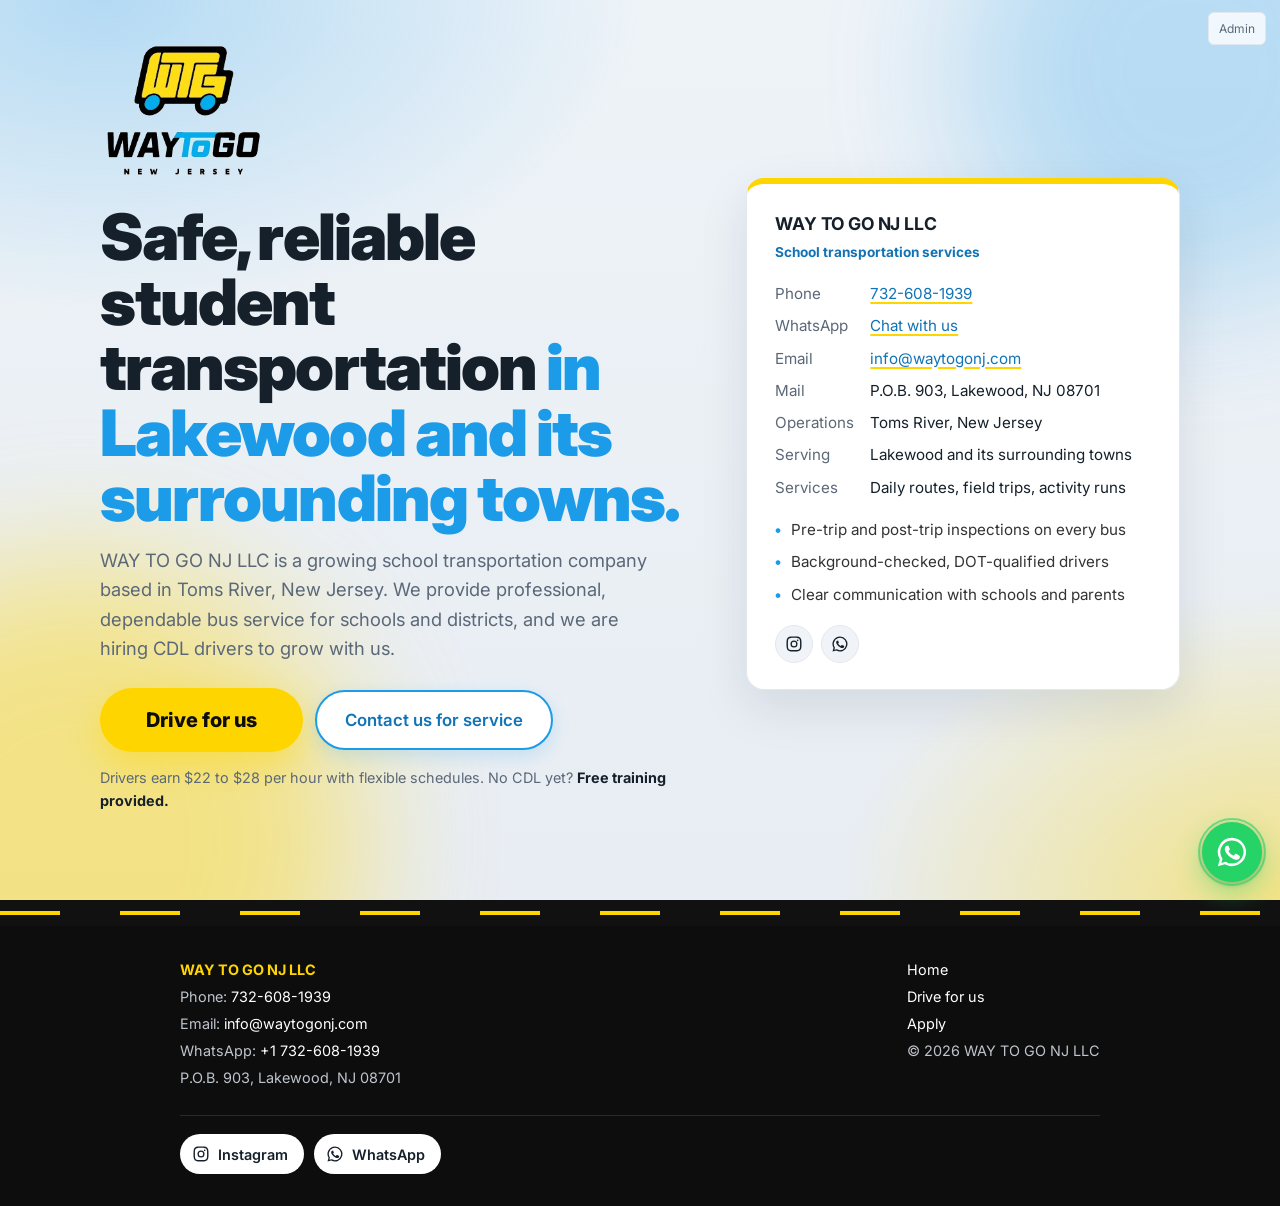
==== index.html @ 2e7f195b "Instagram link live; contact footer on the landing page Co-Authored-By: Claude Fable 5.1 <noreply@an" ====
<!doctype html>
<html lang="en">
<head>
  <meta charset="utf-8">
  <meta name="viewport" content="width=device-width, initial-scale=1">
  <title>Way To Go NJ</title>
  <meta name="description" content="WAY TO GO NJ LLC provides safe, reliable school transportation in Lakewood, New Jersey and the surrounding towns. Contact us for service, or drive for us.">
  <link rel="icon" type="image/png" href="img/favicon.png">
  <link rel="preconnect" href="https://fonts.googleapis.com">
  <link href="https://fonts.googleapis.com/css2?family=Inter:wght@400;500;600;800;900&display=swap" rel="stylesheet">
  <link rel="stylesheet" href="styles.css">
  <style>
    html, body { height: 100%; }
    body {
      background:
        radial-gradient(900px 520px at 8% 0%, rgba(28, 155, 232, .28) 0%, transparent 60%),
        radial-gradient(800px 560px at 100% 100%, rgba(255, 213, 0, .45) 0%, transparent 55%),
        linear-gradient(180deg, #eef3f8 0%, #e8edf3 100%);
      color: var(--ink); overflow-x: hidden;
    }
    .sky { position: fixed; inset: 0; pointer-events: none; overflow: hidden; }
    .sky i { position: absolute; border-radius: 50%; filter: blur(70px); animation: drift 14s ease-in-out infinite alternate; }
    .sky i:nth-child(1) { width: 560px; height: 560px; background: #ffd500; opacity: .45; left: -200px; bottom: -220px; }
    .sky i:nth-child(2) { width: 460px; height: 460px; background: #1c9be8; opacity: .26; right: -140px; top: -160px; animation-delay: -7s; }
    @keyframes drift { from { transform: translate(0,0) scale(1); } to { transform: translate(40px,-30px) scale(1.08); } }
    .road { position: relative; height: 26px; background: #111; pointer-events: none; z-index: 1; }
    .road::after { content: ""; position: absolute; left: 0; right: 0; top: 11px; height: 4px; background: repeating-linear-gradient(90deg, var(--yellow) 0 60px, transparent 60px 120px); animation: lane 1.6s linear infinite; }
    @keyframes lane { from { background-position: 0 0; } to { background-position: 120px 0; } }

    .stage { position: relative; z-index: 1; min-height: 100dvh; display: flex; align-items: center; padding: 28px 20px 60px; }
    .inner { width: 100%; max-width: 1080px; margin: 0 auto; display: grid; grid-template-columns: 1.25fr .9fr; gap: 44px; align-items: center; }
    .lockup { margin-bottom: 22px; }
    .lockup img { height: 140px; width: auto; display: block; }
    @media (max-width: 820px) { .lockup img { height: 110px; } }
    h1 { font-size: clamp(2.3rem, 5.2vw, 4rem); font-weight: 900; line-height: 1.02; letter-spacing: -.03em; margin: 0 0 16px; color: var(--ink); }
    h1 em { font-style: normal; color: var(--blue); }
    .lead { color: var(--muted); font-size: clamp(1rem, 1.6vw, 1.15rem); max-width: 560px; margin: 0 0 24px; }
    .actions { display: flex; gap: 12px; flex-wrap: wrap; align-items: center; }
    .btn.hero { padding: 20px 46px; font-size: 1.25rem; font-weight: 800; box-shadow: 0 14px 34px rgba(255,213,0,.45); }
    .btn.ghost { background: #fff; color: var(--blue-dark); border: 2px solid var(--blue); box-shadow: 0 6px 18px rgba(28,155,232,.18); padding: 18px 28px; font-size: 1.05rem; }
    .btn.ghost:hover { background: #e6f3fc; }
    .hint { color: var(--muted); font-size: .9rem; margin-top: 14px; }

    .listing { background: #fff; border: 1px solid var(--line); border-top: 6px solid var(--yellow); border-radius: 18px; padding: 26px 28px; box-shadow: 0 18px 50px rgba(13, 27, 51, .10); }
    .listing h2 { font-size: 1.1rem; margin: 0 0 4px; }
    .listing h2::after { display: none; }
    .listing .sub { color: var(--blue-dark); font-size: .85rem; font-weight: 700; margin-bottom: 18px; }
    .listing dl { display: grid; grid-template-columns: auto 1fr; gap: 8px 16px; margin: 0; font-size: .95rem; }
    .listing dt { color: var(--muted); }
    .listing dd { margin: 0; color: var(--ink); }
    .listing ul { margin: 18px 0 0; padding: 0; list-style: none; display: grid; gap: 8px; font-size: .95rem; color: #333; }
    .listing li::before { content: "•"; color: var(--blue); margin-right: 10px; font-weight: 900; }
    .listing .social { margin-top: 18px; }
    .listing a { color: var(--blue-dark); text-decoration: underline; text-decoration-color: var(--yellow); text-decoration-thickness: 2px; text-underline-offset: 3px; }
    .listing .social a { text-decoration: none; }

    footer { position: relative; z-index: 1; }
    .admin { position: fixed; right: 14px; top: 12px; z-index: 16; font-size: .75rem; color: var(--muted); padding: 6px 10px; border-radius: 6px; border: 1px solid var(--line); background: rgba(255,255,255,.8); }
    .admin:hover { color: var(--ink); background: #fff; }

    /* Contact modal */
    .modal { position: fixed; inset: 0; z-index: 20; display: none; align-items: center; justify-content: center; padding: 20px; background: rgba(13, 27, 51, .55); }
    .modal.open { display: flex; }
    .modal .box { background: #fff; color: var(--ink); border-radius: 18px; border-top: 6px solid var(--yellow); width: 100%; max-width: 520px; padding: 28px; max-height: 92vh; overflow: auto; position: relative; }
    .modal h2 { font-size: 1.4rem; margin: 0 0 6px; }
    .modal h2::after { display: none; }
    .modal p { color: var(--muted); margin: 0 0 18px; }
    .modal .close { position: absolute; right: 14px; top: 12px; border: 0; background: none; font-size: 1.6rem; cursor: pointer; color: var(--muted); }
    .modal .btn { width: 100%; }

    @media (max-width: 820px) {
      .inner { grid-template-columns: 1fr; gap: 26px; }
      .stage { align-items: flex-start; padding-top: 36px; }
      .listing { padding: 20px; }
      .btn.hero { width: 100%; }
      .btn.ghost { width: 100%; }
    }
  </style>
</head>
<body>
  <div class="sky"><i></i><i></i></div>

  <main class="stage">
    <div class="inner">
      <div>
        <div class="lockup"><img src="img/logo.png" alt="Way To Go New Jersey" width="259" height="219"></div>
        <h1>Safe, reliable student transportation <em>in Lakewood and its surrounding towns.</em></h1>
        <p class="lead">WAY TO GO NJ LLC is a growing school transportation company based in Toms River, New Jersey. We provide professional, dependable bus service for schools and districts, and we are hiring CDL drivers to grow with us.</p>
        <div class="actions">
          <a class="btn hero" href="drive.html">Drive for us</a>
          <button class="btn ghost" id="open-contact" type="button">Contact us for service</button>
        </div>
        <p class="hint">Drivers earn $22 to $28 per hour with flexible schedules. No CDL yet? <strong style="color:var(--ink)">Free training provided.</strong></p>
      </div>

      <aside class="listing" aria-label="Company information">
        <h2>WAY TO GO NJ LLC</h2>
        <div class="sub">School transportation services</div>
        <dl>
          <dt>Phone</dt><dd><a href="tel:+17326081939">732-608-1939</a></dd>
          <dt>WhatsApp</dt><dd><a href="https://wa.me/17326081939" target="_blank" rel="noopener">Chat with us</a></dd>
          <dt>Email</dt><dd><a href="mailto:info@waytogonj.com">info@waytogonj.com</a></dd>
          <dt>Mail</dt><dd>P.O.B. 903, Lakewood, NJ 08701</dd>
          <dt>Operations</dt><dd>Toms River, New Jersey</dd>
          <dt>Serving</dt><dd>Lakewood and its surrounding towns</dd>
          <dt>Services</dt><dd>Daily routes, field trips, activity runs</dd>
        </dl>
        <ul>
          <li>Pre-trip and post-trip inspections on every bus</li>
          <li>Background-checked, DOT-qualified drivers</li>
          <li>Clear communication with schools and parents</li>
        </ul>
        <nav class="social light" aria-label="Social media"><a data-social="facebook" href="#" target="_blank" rel="noopener" aria-label="Facebook" title="Facebook" hidden><svg viewBox="0 0 24 24"><path d="M13.5 22v-8h2.7l.4-3.2h-3.1V8.8c0-.9.3-1.6 1.6-1.6h1.7V4.4c-.3 0-1.3-.1-2.5-.1-2.5 0-4.1 1.5-4.1 4.2v2.3H7.4V14h2.8v8h3.3z"/></svg></a><a data-social="instagram" href="#" target="_blank" rel="noopener" aria-label="Instagram" title="Instagram" hidden><svg viewBox="0 0 24 24"><path d="M12 7.3a4.7 4.7 0 1 0 0 9.4 4.7 4.7 0 0 0 0-9.4zm0 7.7a3 3 0 1 1 0-6 3 3 0 0 1 0 6zm6-7.9a1.1 1.1 0 1 1-2.2 0 1.1 1.1 0 0 1 2.2 0zM12 3.8c2.7 0 3 0 4 .1 2.7.1 3.9 1.4 4 4 .1 1 .1 1.4.1 4s0 3-.1 4c-.1 2.7-1.4 3.9-4 4-1 .1-1.4.1-4 .1s-3 0-4-.1c-2.7-.1-3.9-1.4-4-4-.1-1-.1-1.4-.1-4s0-3 .1-4c.1-2.7 1.4-3.9 4-4 1-.1 1.4-.1 4-.1zM12 2C9.3 2 9 2 7.9 2.1 4.3 2.2 2.2 4.3 2.1 7.9 2 9 2 9.3 2 12s0 3 .1 4.1c.2 3.6 2.2 5.7 5.8 5.8 1.1.1 1.4.1 4.1.1s3 0 4.1-.1c3.6-.2 5.7-2.2 5.8-5.8.1-1.1.1-1.4.1-4.1s0-3-.1-4.1c-.2-3.6-2.2-5.7-5.8-5.8C15 2 14.7 2 12 2z"/></svg></a><a data-social="tiktok" href="#" target="_blank" rel="noopener" aria-label="TikTok" title="TikTok" hidden><svg viewBox="0 0 24 24"><path d="M16.6 5.8A4.3 4.3 0 0 1 15.5 3h-3.1v12.4a2.6 2.6 0 1 1-1.8-2.5V9.7a5.7 5.7 0 1 0 4.9 5.7V9.2a7.3 7.3 0 0 0 4.3 1.4V7.5a4.3 4.3 0 0 1-3.2-1.7z"/></svg></a><a data-social="linkedin" href="#" target="_blank" rel="noopener" aria-label="LinkedIn" title="LinkedIn" hidden><svg viewBox="0 0 24 24"><path d="M6.9 8.6H3.6V20h3.3V8.6zM5.3 3.5a1.9 1.9 0 1 0 0 3.8 1.9 1.9 0 0 0 0-3.8zM20.4 13c0-3.3-1.8-4.7-4.1-4.7-1.6 0-2.7.9-3.2 1.7V8.6H9.9c0 .9 0 11.4 0 11.4h3.3v-6.4c0-.3 0-.7.1-.9.3-.7.9-1.4 1.9-1.4 1.3 0 1.9 1 1.9 2.5V20h3.3v-7z"/></svg></a><a data-social="youtube" href="#" target="_blank" rel="noopener" aria-label="YouTube" title="YouTube" hidden><svg viewBox="0 0 24 24"><path d="M22.5 7.2a2.8 2.8 0 0 0-2-2C18.8 4.8 12 4.8 12 4.8s-6.8 0-8.5.4a2.8 2.8 0 0 0-2 2C1 8.9 1 12 1 12s0 3.1.5 4.8a2.8 2.8 0 0 0 2 2c1.7.4 8.5.4 8.5.4s6.8 0 8.5-.4a2.8 2.8 0 0 0 2-2c.5-1.7.5-4.8.5-4.8s0-3.1-.5-4.8zM9.8 15V9l5.7 3-5.7 3z"/></svg></a><a data-social="whatsapp" href="#" target="_blank" rel="noopener" aria-label="WhatsApp" title="WhatsApp" hidden><svg viewBox="0 0 24 24"><path d="M12 2a10 10 0 0 0-8.6 15.1L2 22l5-1.3A10 10 0 1 0 12 2zm0 18.2a8.2 8.2 0 0 1-4.2-1.1l-.3-.2-3 .8.8-2.9-.2-.3A8.2 8.2 0 1 1 12 20.2zm4.5-6.1c-.2-.1-1.5-.7-1.7-.8-.2-.1-.4-.1-.6.1l-.8 1c-.1.2-.3.2-.5.1a6.7 6.7 0 0 1-3.3-2.9c-.3-.4.3-.4.8-1.4.1-.2 0-.3 0-.5l-.8-1.8c-.2-.5-.4-.4-.6-.4h-.5a1 1 0 0 0-.7.3 3 3 0 0 0-.9 2.2 5.2 5.2 0 0 0 1.1 2.8 11.9 11.9 0 0 0 4.5 4c1.7.7 2.3.8 3.1.6a2.7 2.7 0 0 0 1.8-1.2 2.2 2.2 0 0 0 .2-1.2l-.1-.2z"/></svg></a><a data-social="indeed" href="#" target="_blank" rel="noopener" aria-label="Indeed" title="Indeed" hidden><svg viewBox="0 0 24 24"><path d="M13.4 2.1c-3.6 0-6.5 2.4-7.7 5.9 1.8-3.1 4.6-4.5 7.5-4.5 1.1 0 2 .2 2.8.6-.6-1.3-1.5-2-2.6-2zm-1.1 6.1a2 2 0 1 0 0 4 2 2 0 0 0 0-4zm-1.6 5.3V21c0 1.1.7 1.7 1.6 1.7s1.6-.6 1.6-1.7v-7.6a3.5 3.5 0 0 1-3.2.1z"/></svg></a><a data-social="x" href="#" target="_blank" rel="noopener" aria-label="X" title="X" hidden><svg viewBox="0 0 24 24"><path d="M17.5 3h3l-6.8 7.8L21.7 21h-6.3l-4.9-6.4L4.8 21h-3l7.3-8.3L1.5 3H8l4.4 5.9L17.5 3zm-1.1 16.2h1.7L7 4.7H5.2l11.2 14.5z"/></svg></a></nav>
      </aside>
    </div>
  </main>

  <div class="road"></div>
<footer>
  <div class="wrap">
    <div class="contact">
      <b>WAY TO GO NJ LLC</b>
      <span>Phone: <a href="tel:+17326081939">732-608-1939</a></span>
      <span>Email: <a href="mailto:info@waytogonj.com">info@waytogonj.com</a></span>
      <span>WhatsApp: <a href="https://wa.me/17326081939" target="_blank" rel="noopener">+1 732-608-1939</a></span>
      <span>P.O.B. 903, Lakewood, NJ 08701</span>
    </div>
    <div class="contact">
      <span><a href="index.html">Home</a></span>
      <span><a href="drive.html">Drive for us</a></span>
      <span><a href="apply.html">Apply</a></span>
      <span>&copy; <span id="year"></span> WAY TO GO NJ LLC</span>
    </div>
    <nav class="social buttons" aria-label="Social media"><a data-social="facebook" href="#" target="_blank" rel="noopener" aria-label="Facebook" title="Facebook" hidden><svg viewBox="0 0 24 24"><path d="M13.5 22v-8h2.7l.4-3.2h-3.1V8.8c0-.9.3-1.6 1.6-1.6h1.7V4.4c-.3 0-1.3-.1-2.5-.1-2.5 0-4.1 1.5-4.1 4.2v2.3H7.4V14h2.8v8h3.3z"/></svg><span class="lbl">Facebook</span></a><a data-social="instagram" href="#" target="_blank" rel="noopener" aria-label="Instagram" title="Instagram" hidden><svg viewBox="0 0 24 24"><path d="M12 7.3a4.7 4.7 0 1 0 0 9.4 4.7 4.7 0 0 0 0-9.4zm0 7.7a3 3 0 1 1 0-6 3 3 0 0 1 0 6zm6-7.9a1.1 1.1 0 1 1-2.2 0 1.1 1.1 0 0 1 2.2 0zM12 3.8c2.7 0 3 0 4 .1 2.7.1 3.9 1.4 4 4 .1 1 .1 1.4.1 4s0 3-.1 4c-.1 2.7-1.4 3.9-4 4-1 .1-1.4.1-4 .1s-3 0-4-.1c-2.7-.1-3.9-1.4-4-4-.1-1-.1-1.4-.1-4s0-3 .1-4c.1-2.7 1.4-3.9 4-4 1-.1 1.4-.1 4-.1zM12 2C9.3 2 9 2 7.9 2.1 4.3 2.2 2.2 4.3 2.1 7.9 2 9 2 9.3 2 12s0 3 .1 4.1c.2 3.6 2.2 5.7 5.8 5.8 1.1.1 1.4.1 4.1.1s3 0 4.1-.1c3.6-.2 5.7-2.2 5.8-5.8.1-1.1.1-1.4.1-4.1s0-3-.1-4.1c-.2-3.6-2.2-5.7-5.8-5.8C15 2 14.7 2 12 2z"/></svg><span class="lbl">Instagram</span></a><a data-social="tiktok" href="#" target="_blank" rel="noopener" aria-label="TikTok" title="TikTok" hidden><svg viewBox="0 0 24 24"><path d="M16.6 5.8A4.3 4.3 0 0 1 15.5 3h-3.1v12.4a2.6 2.6 0 1 1-1.8-2.5V9.7a5.7 5.7 0 1 0 4.9 5.7V9.2a7.3 7.3 0 0 0 4.3 1.4V7.5a4.3 4.3 0 0 1-3.2-1.7z"/></svg><span class="lbl">TikTok</span></a><a data-social="linkedin" href="#" target="_blank" rel="noopener" aria-label="LinkedIn" title="LinkedIn" hidden><svg viewBox="0 0 24 24"><path d="M6.9 8.6H3.6V20h3.3V8.6zM5.3 3.5a1.9 1.9 0 1 0 0 3.8 1.9 1.9 0 0 0 0-3.8zM20.4 13c0-3.3-1.8-4.7-4.1-4.7-1.6 0-2.7.9-3.2 1.7V8.6H9.9c0 .9 0 11.4 0 11.4h3.3v-6.4c0-.3 0-.7.1-.9.3-.7.9-1.4 1.9-1.4 1.3 0 1.9 1 1.9 2.5V20h3.3v-7z"/></svg><span class="lbl">LinkedIn</span></a><a data-social="youtube" href="#" target="_blank" rel="noopener" aria-label="YouTube" title="YouTube" hidden><svg viewBox="0 0 24 24"><path d="M22.5 7.2a2.8 2.8 0 0 0-2-2C18.8 4.8 12 4.8 12 4.8s-6.8 0-8.5.4a2.8 2.8 0 0 0-2 2C1 8.9 1 12 1 12s0 3.1.5 4.8a2.8 2.8 0 0 0 2 2c1.7.4 8.5.4 8.5.4s6.8 0 8.5-.4a2.8 2.8 0 0 0 2-2c.5-1.7.5-4.8.5-4.8s0-3.1-.5-4.8zM9.8 15V9l5.7 3-5.7 3z"/></svg><span class="lbl">YouTube</span></a><a data-social="whatsapp" href="#" target="_blank" rel="noopener" aria-label="WhatsApp" title="WhatsApp" hidden><svg viewBox="0 0 24 24"><path d="M12 2a10 10 0 0 0-8.6 15.1L2 22l5-1.3A10 10 0 1 0 12 2zm0 18.2a8.2 8.2 0 0 1-4.2-1.1l-.3-.2-3 .8.8-2.9-.2-.3A8.2 8.2 0 1 1 12 20.2zm4.5-6.1c-.2-.1-1.5-.7-1.7-.8-.2-.1-.4-.1-.6.1l-.8 1c-.1.2-.3.2-.5.1a6.7 6.7 0 0 1-3.3-2.9c-.3-.4.3-.4.8-1.4.1-.2 0-.3 0-.5l-.8-1.8c-.2-.5-.4-.4-.6-.4h-.5a1 1 0 0 0-.7.3 3 3 0 0 0-.9 2.2 5.2 5.2 0 0 0 1.1 2.8 11.9 11.9 0 0 0 4.5 4c1.7.7 2.3.8 3.1.6a2.7 2.7 0 0 0 1.8-1.2 2.2 2.2 0 0 0 .2-1.2l-.1-.2z"/></svg><span class="lbl">WhatsApp</span></a><a data-social="indeed" href="#" target="_blank" rel="noopener" aria-label="Indeed" title="Indeed" hidden><svg viewBox="0 0 24 24"><path d="M13.4 2.1c-3.6 0-6.5 2.4-7.7 5.9 1.8-3.1 4.6-4.5 7.5-4.5 1.1 0 2 .2 2.8.6-.6-1.3-1.5-2-2.6-2zm-1.1 6.1a2 2 0 1 0 0 4 2 2 0 0 0 0-4zm-1.6 5.3V21c0 1.1.7 1.7 1.6 1.7s1.6-.6 1.6-1.7v-7.6a3.5 3.5 0 0 1-3.2.1z"/></svg><span class="lbl">Indeed</span></a><a data-social="x" href="#" target="_blank" rel="noopener" aria-label="X" title="X" hidden><svg viewBox="0 0 24 24"><path d="M17.5 3h3l-6.8 7.8L21.7 21h-6.3l-4.9-6.4L4.8 21h-3l7.3-8.3L1.5 3H8l4.4 5.9L17.5 3zm-1.1 16.2h1.7L7 4.7H5.2l11.2 14.5z"/></svg><span class="lbl">X</span></a></nav>
  </div>
</footer>

  <a class="admin" href="admin.html">Admin</a>
  <a class="wa-fab" href="https://wa.me/17326081939?text=Hi%2C%20I%27d%20like%20to%20ask%20about%20Way%20To%20Go%20NJ." target="_blank" rel="noopener" aria-label="Chat with us on WhatsApp"><svg viewBox="0 0 24 24" aria-hidden="true"><path d="M12 2a10 10 0 0 0-8.6 15.1L2 22l5-1.3A10 10 0 1 0 12 2zm0 18.2a8.2 8.2 0 0 1-4.2-1.1l-.3-.2-3 .8.8-2.9-.2-.3A8.2 8.2 0 1 1 12 20.2zm4.5-6.1c-.2-.1-1.5-.7-1.7-.8-.2-.1-.4-.1-.6.1l-.8 1c-.1.2-.3.2-.5.1a6.7 6.7 0 0 1-3.3-2.9c-.3-.4.3-.4.8-1.4.1-.2 0-.3 0-.5l-.8-1.8c-.2-.5-.4-.4-.6-.4h-.5a1 1 0 0 0-.7.3 3 3 0 0 0-.9 2.2 5.2 5.2 0 0 0 1.1 2.8 11.9 11.9 0 0 0 4.5 4c1.7.7 2.3.8 3.1.6a2.7 2.7 0 0 0 1.8-1.2 2.2 2.2 0 0 0 .2-1.2l-.1-.2z"/></svg><span>Chat on WhatsApp</span></a>

  <div class="modal" id="contact-modal" role="dialog" aria-modal="true" aria-labelledby="contact-title">
    <div class="box">
      <button class="close" id="close-contact" type="button" aria-label="Close">&times;</button>
      <h2 id="contact-title">Contact us for service</h2>
      <p>Tell us a little about what you need and we will get back to you. Prefer to talk? Call or text <a href="tel:+17326081939">732-608-1939</a>, <a href="https://wa.me/17326081939?text=Hi%2C%20I%27d%20like%20to%20ask%20about%20school%20transportation%20service." target="_blank" rel="noopener">message us on WhatsApp</a>, or email <a href="mailto:info@waytogonj.com">info@waytogonj.com</a>.</p>
      <div id="contact-off" class="notice err" style="display:none">Inquiries are not switched on yet. Please check back shortly.</div>
      <form id="contact-form" novalidate>
        <div class="hp" aria-hidden="true"><label>Leave this empty <input type="text" name="website" tabindex="-1" autocomplete="off"></label></div>
        <div class="field"><label for="c-name">Your name *</label><input id="c-name" name="fullName" type="text" required autocomplete="name"></div>
        <div class="field"><label for="c-org">School, district, or organization</label><input id="c-org" name="organization" type="text" autocomplete="organization"></div>
        <div class="row">
          <div class="field"><label for="c-phone">Phone *</label><input id="c-phone" name="phone" type="tel" required autocomplete="tel"></div>
          <div class="field"><label for="c-email">Email *</label><input id="c-email" name="email" type="email" required autocomplete="email"></div>
        </div>
        <div class="field"><label for="c-city">Town</label><input id="c-city" name="city" type="text" autocomplete="address-level2"></div>
        <div class="field"><label for="c-notes">What do you need? *</label><textarea id="c-notes" name="notes" required placeholder="Routes, dates, number of students, anything helpful"></textarea></div>
        <div id="contact-error" class="notice err" style="display:none"></div>
        <button class="btn blue" id="contact-btn" type="submit">Send inquiry</button>
      </form>
      <div id="contact-thanks" style="display:none">
        <div class="notice ok">Thank you. Your inquiry is in and we will be in touch soon.</div>
      </div>
    </div>
  </div>

  <script src="config.js"></script>
  <script>document.getElementById('year').textContent = new Date().getFullYear();</script>
  <script type="module">
  import { isConfigured, submitLead, friendlyError } from './site.js';
  (function () {
    var modal = document.getElementById('contact-modal');
    var form = document.getElementById('contact-form');
    function open() { modal.classList.add('open'); document.getElementById('c-name').focus(); }
    function close() { modal.classList.remove('open'); }
    document.getElementById('open-contact').addEventListener('click', open);
    document.getElementById('close-contact').addEventListener('click', close);
    modal.addEventListener('click', function (e) { if (e.target === modal) close(); });
    document.addEventListener('keydown', function (e) { if (e.key === 'Escape') close(); });
    if (!isConfigured()) document.getElementById('contact-off').style.display = 'block';

    form.addEventListener('submit', function (ev) {
      ev.preventDefault();
      var err = document.getElementById('contact-error');
      err.style.display = 'none';
      if (!form.checkValidity()) { form.reportValidity(); return; }
      if (form.elements.website.value) return;
      if (!isConfigured()) { err.textContent = 'Inquiries are not switched on yet. Please try again later.'; err.style.display = 'block'; return; }
      var data = { source: 'Website', type: 'Service inquiry', submittedFrom: location.href };
      Array.prototype.forEach.call(form.elements, function (el) { if (el.name && el.name !== 'website') data[el.name] = el.value; });
      var btn = document.getElementById('contact-btn');
      btn.disabled = true; btn.textContent = 'Sending...';
      submitLead(data)
        .then(function () {
          form.style.display = 'none';
          document.getElementById('contact-thanks').style.display = 'block';
        })
        .catch(function (e) {
          err.textContent = 'We could not send that. ' + friendlyError(e);
          err.style.display = 'block';
          btn.disabled = false; btn.textContent = 'Send inquiry';
        });
    });
  })();
  </script>
<script>
(function () {
  var s = (window.WTG_CONFIG && window.WTG_CONFIG.social) || {};
  document.querySelectorAll('[data-social]').forEach(function (a) {
    var u = (s[a.getAttribute('data-social')] || '').trim();
    if (u) { a.href = u; a.hidden = false; }
  });
})();
</script>
</body>
</html>
---- styles.css ----
/* Way To Go NJ shared styles */
:root {
  --navy: #0d0d0d;      /* site "dark" is the logo black */
  --navy-2: #1a1a1a;
  --ink: #15202b;
  --muted: #5b6878;
  --line: #e3e8ef;
  --bg: #ffffff;
  --bg-alt: #f5f7fb;
  --yellow: #ffd500;    /* logo yellow */
  --yellow-dark: #e6c000;
  --blue: #1c9be8;      /* logo blue, for accents and large text */
  --blue-dark: #1273b5; /* darker blue for buttons and links on white */
  --red: #d64545;
  --green: #1f9d55;
  --radius: 14px;
  --font: Inter, system-ui, -apple-system, "Segoe UI", sans-serif;
}
* { box-sizing: border-box; }
html { scroll-behavior: smooth; }
body { margin: 0; font-family: var(--font); color: var(--ink); background: var(--bg); line-height: 1.6; }
a { color: var(--blue-dark); text-decoration: none; }
img { max-width: 100%; }
.wrap { max-width: 960px; margin: 0 auto; padding: 0 20px; }

/* Buttons */
.btn {
  display: inline-flex; align-items: center; justify-content: center; gap: 10px;
  padding: 14px 28px; border-radius: 999px; border: 0; cursor: pointer;
  background: var(--yellow); color: var(--navy); font: 600 1rem var(--font);
  transition: transform .12s, background .15s, box-shadow .15s;
  box-shadow: 0 6px 18px rgba(255, 213, 0, .35);
}
.btn:hover { background: var(--yellow-dark); transform: translateY(-1px); }
.btn:active { transform: translateY(0); }
.btn.big { padding: 20px 44px; font-size: 1.25rem; }
.btn.blue { background: var(--blue-dark); color: #fff; box-shadow: 0 6px 18px rgba(28, 155, 232, .3); }
.btn.blue:hover { background: #0f5f96; }
.btn.outline { background: transparent; color: var(--navy); border: 2px solid var(--navy); box-shadow: none; }
.btn.outline:hover { background: var(--bg-alt); }
.btn[disabled] { opacity: .6; cursor: not-allowed; transform: none; }

/* Header for inner pages */
.topbar { position: sticky; top: 0; z-index: 10; background: #fff; color: var(--ink); border-bottom: 1px solid var(--line); box-shadow: 0 2px 12px rgba(0,0,0,.05); }
.topbar .wrap { display: flex; align-items: center; justify-content: space-between; height: 62px; }
/* Logo lockup: bus mark + wordmark */
.logo { display: inline-flex; align-items: center; gap: 10px; color: var(--ink); }
.logo .mark { height: 36px; width: auto; flex: none; }
.logo .word { font-weight: 900; font-style: italic; font-size: 1.35rem; letter-spacing: -.03em; line-height: 1; color: var(--ink); }
.logo .word em { font-style: italic; color: var(--blue); font-weight: 800; }
.topbar .logo { color: var(--ink); }
.topbar .btn.outline { color: var(--ink); border-color: var(--ink); }
.topbar .btn { padding: 10px 20px; font-size: .95rem; }

/* Content */
section { padding: 56px 0; }
section.alt { background: linear-gradient(180deg, #f3f9fe 0%, #f5f7fb 100%); }
h1 { font-size: clamp(2rem, 5vw, 3rem); line-height: 1.1; letter-spacing: -.02em; margin: 0 0 14px; }
h2 { color: var(--ink); }
h2::after { content: ""; display: block; width: 48px; height: 5px; border-radius: 3px; background: var(--yellow); margin-top: 10px; }
h2 { font-size: 1.7rem; letter-spacing: -.01em; margin: 0 0 14px; }
h3 { font-size: 1.15rem; margin: 0 0 8px; }
.lead { color: var(--muted); font-size: 1.1rem; max-width: 680px; }
ul.checks { list-style: none; padding: 0; margin: 0; display: grid; gap: 10px; }
ul.checks li { padding-left: 30px; position: relative; }
ul.checks li::before {
  content: ""; position: absolute; left: 0; top: 6px; width: 18px; height: 18px; border-radius: 50%;
  background: var(--yellow); box-shadow: inset 0 0 0 2px #fff;
}
ul.checks li::after {
  content: ""; position: absolute; left: 6px; top: 9px; width: 5px; height: 9px;
  border: solid var(--navy); border-width: 0 2px 2px 0; transform: rotate(45deg);
}
.grid { display: grid; gap: 20px; grid-template-columns: repeat(auto-fit, minmax(240px, 1fr)); }
.card { background: #fff; border: 1px solid var(--line); border-radius: var(--radius); padding: 24px; box-shadow: 0 6px 20px rgba(13, 27, 51, .05); border-top: 4px solid var(--yellow); }
.cta-row { margin-top: 28px; display: flex; gap: 12px; flex-wrap: wrap; align-items: center; }
.cta-row small { color: var(--muted); }
.badge { display: inline-block; background: #fff6bf; color: #6b5600; font-weight: 600; font-size: .85rem; padding: 4px 12px; border-radius: 999px; }
footer { background: var(--navy); color: #bfc4cc; padding: 32px 0; font-size: .9rem; }
footer .wrap { display: grid; grid-template-columns: 1fr auto; gap: 16px; align-items: flex-start; }
footer a { color: #fff; }
footer .contact { display: grid; gap: 4px; }
footer .contact b { color: var(--yellow); }

/* Forms */
.form-card { background: #fff; border: 1px solid var(--line); border-radius: var(--radius); padding: 28px; }
fieldset { border: 0; padding: 0; margin: 0 0 30px; }
legend { font-weight: 700; font-size: 1.15rem; margin-bottom: 14px; padding: 0; }
.row { display: grid; gap: 16px; grid-template-columns: 1fr 1fr; }
.field { display: flex; flex-direction: column; gap: 6px; margin-bottom: 16px; }
.field label { font-weight: 600; font-size: .95rem; }
.field .hint { color: var(--muted); font-size: .85rem; }
input[type=text], input[type=email], input[type=tel], input[type=date], input[type=password], input[type=number], select, textarea {
  font: 1rem var(--font); padding: 12px 14px; border: 1px solid #c9d2df; border-radius: 10px; background: #fff; width: 100%;
}
input:focus, select:focus, textarea:focus { outline: 2px solid var(--blue); outline-offset: 1px; border-color: var(--blue); }
textarea { min-height: 110px; resize: vertical; }
.choices { display: flex; flex-wrap: wrap; gap: 10px; }
.choices label {
  display: inline-flex; align-items: center; gap: 8px; padding: 10px 14px; border: 1px solid #c9d2df;
  border-radius: 10px; cursor: pointer; font-weight: 500; background: #fff;
}
.choices label:has(input:checked) { border-color: var(--yellow-dark); background: #fff9d6; }
.choices input { margin: 0; }
.notice { border-radius: 10px; padding: 14px 16px; margin-bottom: 20px; font-size: .95rem; }
.notice.info { background: #e6f3fc; color: #0c4a75; }
.notice.ok { background: #e6f7ec; color: #14532d; }
.notice.err { background: #fde8e8; color: #7f1d1d; }
.notice a { font-weight: 600; }
.hp { position: absolute; left: -9999px; opacity: 0; height: 0; overflow: hidden; }

@media (max-width: 680px) {
  .row { grid-template-columns: 1fr; }
  section { padding: 44px 0; }
  .form-card { padding: 20px; }
  .btn.big { width: 100%; padding: 18px 24px; font-size: 1.1rem; }
}

/* Social links */
.social { display: flex; gap: 8px; flex-wrap: wrap; }
.social a { width: 38px; height: 38px; border-radius: 50%; display: inline-grid; place-items: center; background: rgba(255,255,255,.1); border: 1px solid rgba(255,255,255,.18); color: #fff; transition: background .15s, transform .12s; }
.social a:hover { background: var(--yellow); color: #111; transform: translateY(-1px); }
.social svg { width: 18px; height: 18px; fill: currentColor; }
footer .social { margin-top: 6px; }
.social a[hidden] { display: none; }

/* Floating WhatsApp button */
.wa-fab { position: fixed; right: 18px; bottom: 18px; z-index: 15; width: 60px; height: 60px; border-radius: 50%; display: inline-grid; place-items: center; background: #25d366; color: #fff; box-shadow: 0 10px 28px rgba(37, 211, 102, .45), 0 2px 6px rgba(0,0,0,.25); text-decoration: none; transition: transform .15s, box-shadow .15s; }
.wa-fab:hover { transform: translateY(-2px) scale(1.04); box-shadow: 0 14px 32px rgba(37, 211, 102, .55), 0 2px 6px rgba(0,0,0,.25); color: #fff; }
.wa-fab svg { width: 34px; height: 34px; fill: currentColor; }
.wa-fab span { position: absolute; width: 1px; height: 1px; overflow: hidden; clip: rect(0 0 0 0); white-space: nowrap; }
.wa-fab::before { content: ""; position: absolute; inset: -4px; border-radius: 50%; border: 2px solid rgba(37, 211, 102, .6); animation: wa-pulse 2.2s ease-out infinite; pointer-events: none; }
@keyframes wa-pulse { 0% { transform: scale(1); opacity: .9; } 100% { transform: scale(1.25); opacity: 0; } }
@media (max-width: 560px) { .wa-fab { right: 14px; bottom: 14px; } }
@media (prefers-reduced-motion: reduce) { .wa-fab::before { animation: none; } }

/* Social icons on light surfaces */
.social.light a { background: #f0f3f8; border-color: var(--line); color: var(--ink); }
.social.light a:hover { background: var(--yellow); color: #111; }

/* Labeled social buttons (footer) */
.social.buttons { gap: 10px; }
.social.buttons a { width: auto; height: 40px; border-radius: 999px; padding: 0 16px 0 12px; display: inline-flex; align-items: center; gap: 8px; font-weight: 600; font-size: .9rem; background: #fff; color: var(--ink); border: 0; }
.social.buttons a:hover { background: var(--yellow); color: #111; }
.social.buttons .lbl { white-space: nowrap; }
footer .social.buttons { grid-column: 1 / -1; width: 100%; margin-top: 10px; padding-top: 18px; border-top: 1px solid rgba(255,255,255,.12); }
.social.buttons a[hidden] { display: none; }
@media (max-width: 680px) {
  footer .wrap { grid-template-columns: 1fr; }
  footer { padding-bottom: 96px; }
}
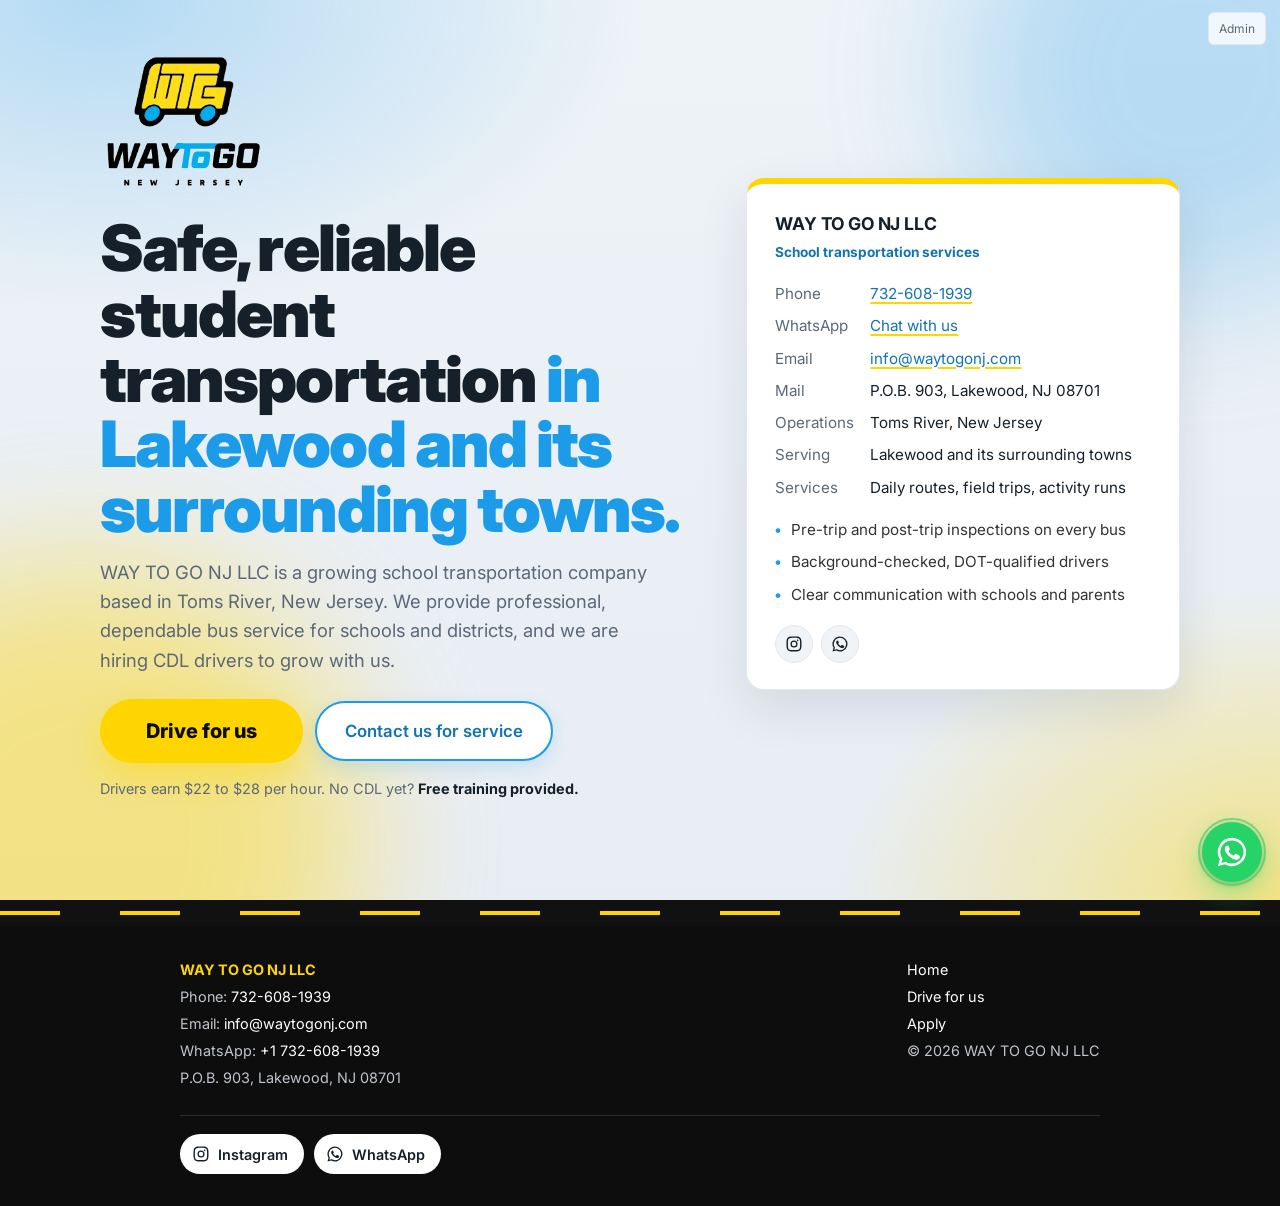
==== commit 350146c5: "Landing hint: drop flexible schedules Co-Authored-By: Claude Fable 5.1 <noreply@anthropic.com> Claud" ====
--- a/index.html
+++ b/index.html
@@ -90,7 +90,7 @@
           <a class="btn hero" href="drive.html">Drive for us</a>
           <button class="btn ghost" id="open-contact" type="button">Contact us for service</button>
         </div>
-        <p class="hint">Drivers earn $22 to $28 per hour with flexible schedules. No CDL yet? <strong style="color:var(--ink)">Free training provided.</strong></p>
+        <p class="hint">Drivers earn $22 to $28 per hour. No CDL yet? <strong style="color:var(--ink)">Free training provided.</strong></p>
       </div>
 
       <aside class="listing" aria-label="Company information">
@@ -110,7 +110,7 @@
           <li>Background-checked, DOT-qualified drivers</li>
           <li>Clear communication with schools and parents</li>
         </ul>
-        <nav class="social light" aria-label="Social media"><a data-social="facebook" href="#" target="_blank" rel="noopener" aria-label="Facebook" title="Facebook" hidden><svg viewBox="0 0 24 24"><path d="M13.5 22v-8h2.7l.4-3.2h-3.1V8.8c0-.9.3-1.6 1.6-1.6h1.7V4.4c-.3 0-1.3-.1-2.5-.1-2.5 0-4.1 1.5-4.1 4.2v2.3H7.4V14h2.8v8h3.3z"/></svg></a><a data-social="instagram" href="#" target="_blank" rel="noopener" aria-label="Instagram" title="Instagram" hidden><svg viewBox="0 0 24 24"><path d="M12 7.3a4.7 4.7 0 1 0 0 9.4 4.7 4.7 0 0 0 0-9.4zm0 7.7a3 3 0 1 1 0-6 3 3 0 0 1 0 6zm6-7.9a1.1 1.1 0 1 1-2.2 0 1.1 1.1 0 0 1 2.2 0zM12 3.8c2.7 0 3 0 4 .1 2.7.1 3.9 1.4 4 4 .1 1 .1 1.4.1 4s0 3-.1 4c-.1 2.7-1.4 3.9-4 4-1 .1-1.4.1-4 .1s-3 0-4-.1c-2.7-.1-3.9-1.4-4-4-.1-1-.1-1.4-.1-4s0-3 .1-4c.1-2.7 1.4-3.9 4-4 1-.1 1.4-.1 4-.1zM12 2C9.3 2 9 2 7.9 2.1 4.3 2.2 2.2 4.3 2.1 7.9 2 9 2 9.3 2 12s0 3 .1 4.1c.2 3.6 2.2 5.7 5.8 5.8 1.1.1 1.4.1 4.1.1s3 0 4.1-.1c3.6-.2 5.7-2.2 5.8-5.8.1-1.1.1-1.4.1-4.1s0-3-.1-4.1c-.2-3.6-2.2-5.7-5.8-5.8C15 2 14.7 2 12 2z"/></svg></a><a data-social="tiktok" href="#" target="_blank" rel="noopener" aria-label="TikTok" title="TikTok" hidden><svg viewBox="0 0 24 24"><path d="M16.6 5.8A4.3 4.3 0 0 1 15.5 3h-3.1v12.4a2.6 2.6 0 1 1-1.8-2.5V9.7a5.7 5.7 0 1 0 4.9 5.7V9.2a7.3 7.3 0 0 0 4.3 1.4V7.5a4.3 4.3 0 0 1-3.2-1.7z"/></svg></a><a data-social="linkedin" href="#" target="_blank" rel="noopener" aria-label="LinkedIn" title="LinkedIn" hidden><svg viewBox="0 0 24 24"><path d="M6.9 8.6H3.6V20h3.3V8.6zM5.3 3.5a1.9 1.9 0 1 0 0 3.8 1.9 1.9 0 0 0 0-3.8zM20.4 13c0-3.3-1.8-4.7-4.1-4.7-1.6 0-2.7.9-3.2 1.7V8.6H9.9c0 .9 0 11.4 0 11.4h3.3v-6.4c0-.3 0-.7.1-.9.3-.7.9-1.4 1.9-1.4 1.3 0 1.9 1 1.9 2.5V20h3.3v-7z"/></svg></a><a data-social="youtube" href="#" target="_blank" rel="noopener" aria-label="YouTube" title="YouTube" hidden><svg viewBox="0 0 24 24"><path d="M22.5 7.2a2.8 2.8 0 0 0-2-2C18.8 4.8 12 4.8 12 4.8s-6.8 0-8.5.4a2.8 2.8 0 0 0-2 2C1 8.9 1 12 1 12s0 3.1.5 4.8a2.8 2.8 0 0 0 2 2c1.7.4 8.5.4 8.5.4s6.8 0 8.5-.4a2.8 2.8 0 0 0 2-2c.5-1.7.5-4.8.5-4.8s0-3.1-.5-4.8zM9.8 15V9l5.7 3-5.7 3z"/></svg></a><a data-social="whatsapp" href="#" target="_blank" rel="noopener" aria-label="WhatsApp" title="WhatsApp" hidden><svg viewBox="0 0 24 24"><path d="M12 2a10 10 0 0 0-8.6 15.1L2 22l5-1.3A10 10 0 1 0 12 2zm0 18.2a8.2 8.2 0 0 1-4.2-1.1l-.3-.2-3 .8.8-2.9-.2-.3A8.2 8.2 0 1 1 12 20.2zm4.5-6.1c-.2-.1-1.5-.7-1.7-.8-.2-.1-.4-.1-.6.1l-.8 1c-.1.2-.3.2-.5.1a6.7 6.7 0 0 1-3.3-2.9c-.3-.4.3-.4.8-1.4.1-.2 0-.3 0-.5l-.8-1.8c-.2-.5-.4-.4-.6-.4h-.5a1 1 0 0 0-.7.3 3 3 0 0 0-.9 2.2 5.2 5.2 0 0 0 1.1 2.8 11.9 11.9 0 0 0 4.5 4c1.7.7 2.3.8 3.1.6a2.7 2.7 0 0 0 1.8-1.2 2.2 2.2 0 0 0 .2-1.2l-.1-.2z"/></svg></a><a data-social="indeed" href="#" target="_blank" rel="noopener" aria-label="Indeed" title="Indeed" hidden><svg viewBox="0 0 24 24"><path d="M13.4 2.1c-3.6 0-6.5 2.4-7.7 5.9 1.8-3.1 4.6-4.5 7.5-4.5 1.1 0 2 .2 2.8.6-.6-1.3-1.5-2-2.6-2zm-1.1 6.1a2 2 0 1 0 0 4 2 2 0 0 0 0-4zm-1.6 5.3V21c0 1.1.7 1.7 1.6 1.7s1.6-.6 1.6-1.7v-7.6a3.5 3.5 0 0 1-3.2.1z"/></svg></a><a data-social="x" href="#" target="_blank" rel="noopener" aria-label="X" title="X" hidden><svg viewBox="0 0 24 24"><path d="M17.5 3h3l-6.8 7.8L21.7 21h-6.3l-4.9-6.4L4.8 21h-3l7.3-8.3L1.5 3H8l4.4 5.9L17.5 3zm-1.1 16.2h1.7L7 4.7H5.2l11.2 14.5z"/></svg></a></nav>
+        <nav class="social light" aria-label="Social media"><a data-social="facebook" href="#" target="_blank" rel="noopener" aria-label="Facebook" title="Facebook" hidden><svg viewBox="0 0 24 24"><path d="M13.5 22v-8h2.7l.4-3.2h-3.1V8.8c0-.9.3-1.6 1.6-1.6h1.7V4.4c-.3 0-1.3-.1-2.5-.1-2.5 0-4.1 1.5-4.1 4.2v2.3H7.4V14h2.8v8h3.3z"/></svg></a><a data-social="instagram" href="#" target="_blank" rel="noopener" aria-label="Instagram" title="Instagram" hidden><svg viewBox="0 0 24 24"><path d="M12 7.3a4.7 4.7 0 1 0 0 9.4 4.7 4.7 0 0 0 0-9.4zm0 7.7a3 3 0 1 1 0-6 3 3 0 0 1 0 6zm6-7.9a1.1 1.1 0 1 1-2.2 0 1.1 1.1 0 0 1 2.2 0zM12 3.8c2.7 0 3 0 4 .1 2.7.1 3.9 1.4 4 4 .1 1 .1 1.4.1 4s0 3-.1 4c-.1 2.7-1.4 3.9-4 4-1 .1-1.4.1-4 .1s-3 0-4-.1c-2.7-.1-3.9-1.4-4-4-.1-1-.1-1.4-.1-4s0-3 .1-4c.1-2.7 1.4-3.9 4-4 1-.1 1.4-.1 4-.1zM12 2C9.3 2 9 2 7.9 2.1 4.3 2.2 2.2 4.3 2.1 7.9 2 9 2 9.3 2 12s0 3 .1 4.1c.2 3.6 2.2 5.7 5.8 5.8 1.1.1 1.4.1 4.1.1s3 0 4.1-.1c3.6-.2 5.7-2.2 5.8-5.8.1-1.1.1-1.4.1-4.1s0-3-.1-4.1c-.2-3.6-2.2-5.7-5.8-5.8C15 2 14.7 2 12 2z"/></svg></a><a data-social="tiktok" href="#" target="_blank" rel="noopener" aria-label="TikTok" title="TikTok" hidden><svg viewBox="0 0 24 24"><path d="M16.6 5.8A4.3 4.3 0 0 1 15.5 3h-3.1v12.4a2.6 2.6 0 1 1-1.8-2.5V9.7a5.7 5.7 0 1 0 4.9 5.7V9.2a7.3 7.3 0 0 0 4.3 1.4V7.5a4.3 4.3 0 0 1-3.2-1.7z"/></svg></a><a data-social="linkedin" href="#" target="_blank" rel="noopener" aria-label="LinkedIn" title="LinkedIn" hidden><svg viewBox="0 0 24 24"><path d="M6.9 8.6H3.6V20h3.3V8.6zM5.3 3.5a1.9 1.9 0 1 0 0 3.8 1.9 1.9 0 0 0 0-3.8zM20.4 13c0-3.3-1.8-4.7-4.1-4.7-1.6 0-2.7.9-3.2 1.7V8.6H9.9c0 .9 0 11.4 0 11.4h3.3v-6.4c0-.3 0-.7.1-.9.3-.7.9-1.4 1.9-1.4 1.3 0 1.9 1 1.9 2.5V20h3.3v-7z"/></svg></a><a data-social="nextdoor" href="#" target="_blank" rel="noopener" aria-label="Nextdoor" title="Nextdoor" hidden><svg viewBox="0 0 24 24"><path d="M12 2.5a9.5 9.5 0 1 0 0 19 9.5 9.5 0 0 0 0-19zm4.3 13.6h-2.4v-4.2c0-1.1-.6-1.8-1.6-1.8s-1.7.7-1.7 1.9v4.1H8.2V11c-1.3-.3-2-1.3-2-2.9V7.4h2.4v.5c0 .9.3 1.3 1 1.3.5-.8 1.4-1.3 2.6-1.3 2.4 0 4.1 1.7 4.1 4.3v3.9z"/></svg></a><a data-social="youtube" href="#" target="_blank" rel="noopener" aria-label="YouTube" title="YouTube" hidden><svg viewBox="0 0 24 24"><path d="M22.5 7.2a2.8 2.8 0 0 0-2-2C18.8 4.8 12 4.8 12 4.8s-6.8 0-8.5.4a2.8 2.8 0 0 0-2 2C1 8.9 1 12 1 12s0 3.1.5 4.8a2.8 2.8 0 0 0 2 2c1.7.4 8.5.4 8.5.4s6.8 0 8.5-.4a2.8 2.8 0 0 0 2-2c.5-1.7.5-4.8.5-4.8s0-3.1-.5-4.8zM9.8 15V9l5.7 3-5.7 3z"/></svg></a><a data-social="whatsapp" href="#" target="_blank" rel="noopener" aria-label="WhatsApp" title="WhatsApp" hidden><svg viewBox="0 0 24 24"><path d="M12 2a10 10 0 0 0-8.6 15.1L2 22l5-1.3A10 10 0 1 0 12 2zm0 18.2a8.2 8.2 0 0 1-4.2-1.1l-.3-.2-3 .8.8-2.9-.2-.3A8.2 8.2 0 1 1 12 20.2zm4.5-6.1c-.2-.1-1.5-.7-1.7-.8-.2-.1-.4-.1-.6.1l-.8 1c-.1.2-.3.2-.5.1a6.7 6.7 0 0 1-3.3-2.9c-.3-.4.3-.4.8-1.4.1-.2 0-.3 0-.5l-.8-1.8c-.2-.5-.4-.4-.6-.4h-.5a1 1 0 0 0-.7.3 3 3 0 0 0-.9 2.2 5.2 5.2 0 0 0 1.1 2.8 11.9 11.9 0 0 0 4.5 4c1.7.7 2.3.8 3.1.6a2.7 2.7 0 0 0 1.8-1.2 2.2 2.2 0 0 0 .2-1.2l-.1-.2z"/></svg></a><a data-social="indeed" href="#" target="_blank" rel="noopener" aria-label="Indeed" title="Indeed" hidden><svg viewBox="0 0 24 24"><path d="M13.4 2.1c-3.6 0-6.5 2.4-7.7 5.9 1.8-3.1 4.6-4.5 7.5-4.5 1.1 0 2 .2 2.8.6-.6-1.3-1.5-2-2.6-2zm-1.1 6.1a2 2 0 1 0 0 4 2 2 0 0 0 0-4zm-1.6 5.3V21c0 1.1.7 1.7 1.6 1.7s1.6-.6 1.6-1.7v-7.6a3.5 3.5 0 0 1-3.2.1z"/></svg></a><a data-social="x" href="#" target="_blank" rel="noopener" aria-label="X" title="X" hidden><svg viewBox="0 0 24 24"><path d="M17.5 3h3l-6.8 7.8L21.7 21h-6.3l-4.9-6.4L4.8 21h-3l7.3-8.3L1.5 3H8l4.4 5.9L17.5 3zm-1.1 16.2h1.7L7 4.7H5.2l11.2 14.5z"/></svg></a></nav>
       </aside>
     </div>
   </main>
@@ -131,7 +131,7 @@
       <span><a href="apply.html">Apply</a></span>
       <span>&copy; <span id="year"></span> WAY TO GO NJ LLC</span>
     </div>
-    <nav class="social buttons" aria-label="Social media"><a data-social="facebook" href="#" target="_blank" rel="noopener" aria-label="Facebook" title="Facebook" hidden><svg viewBox="0 0 24 24"><path d="M13.5 22v-8h2.7l.4-3.2h-3.1V8.8c0-.9.3-1.6 1.6-1.6h1.7V4.4c-.3 0-1.3-.1-2.5-.1-2.5 0-4.1 1.5-4.1 4.2v2.3H7.4V14h2.8v8h3.3z"/></svg><span class="lbl">Facebook</span></a><a data-social="instagram" href="#" target="_blank" rel="noopener" aria-label="Instagram" title="Instagram" hidden><svg viewBox="0 0 24 24"><path d="M12 7.3a4.7 4.7 0 1 0 0 9.4 4.7 4.7 0 0 0 0-9.4zm0 7.7a3 3 0 1 1 0-6 3 3 0 0 1 0 6zm6-7.9a1.1 1.1 0 1 1-2.2 0 1.1 1.1 0 0 1 2.2 0zM12 3.8c2.7 0 3 0 4 .1 2.7.1 3.9 1.4 4 4 .1 1 .1 1.4.1 4s0 3-.1 4c-.1 2.7-1.4 3.9-4 4-1 .1-1.4.1-4 .1s-3 0-4-.1c-2.7-.1-3.9-1.4-4-4-.1-1-.1-1.4-.1-4s0-3 .1-4c.1-2.7 1.4-3.9 4-4 1-.1 1.4-.1 4-.1zM12 2C9.3 2 9 2 7.9 2.1 4.3 2.2 2.2 4.3 2.1 7.9 2 9 2 9.3 2 12s0 3 .1 4.1c.2 3.6 2.2 5.7 5.8 5.8 1.1.1 1.4.1 4.1.1s3 0 4.1-.1c3.6-.2 5.7-2.2 5.8-5.8.1-1.1.1-1.4.1-4.1s0-3-.1-4.1c-.2-3.6-2.2-5.7-5.8-5.8C15 2 14.7 2 12 2z"/></svg><span class="lbl">Instagram</span></a><a data-social="tiktok" href="#" target="_blank" rel="noopener" aria-label="TikTok" title="TikTok" hidden><svg viewBox="0 0 24 24"><path d="M16.6 5.8A4.3 4.3 0 0 1 15.5 3h-3.1v12.4a2.6 2.6 0 1 1-1.8-2.5V9.7a5.7 5.7 0 1 0 4.9 5.7V9.2a7.3 7.3 0 0 0 4.3 1.4V7.5a4.3 4.3 0 0 1-3.2-1.7z"/></svg><span class="lbl">TikTok</span></a><a data-social="linkedin" href="#" target="_blank" rel="noopener" aria-label="LinkedIn" title="LinkedIn" hidden><svg viewBox="0 0 24 24"><path d="M6.9 8.6H3.6V20h3.3V8.6zM5.3 3.5a1.9 1.9 0 1 0 0 3.8 1.9 1.9 0 0 0 0-3.8zM20.4 13c0-3.3-1.8-4.7-4.1-4.7-1.6 0-2.7.9-3.2 1.7V8.6H9.9c0 .9 0 11.4 0 11.4h3.3v-6.4c0-.3 0-.7.1-.9.3-.7.9-1.4 1.9-1.4 1.3 0 1.9 1 1.9 2.5V20h3.3v-7z"/></svg><span class="lbl">LinkedIn</span></a><a data-social="youtube" href="#" target="_blank" rel="noopener" aria-label="YouTube" title="YouTube" hidden><svg viewBox="0 0 24 24"><path d="M22.5 7.2a2.8 2.8 0 0 0-2-2C18.8 4.8 12 4.8 12 4.8s-6.8 0-8.5.4a2.8 2.8 0 0 0-2 2C1 8.9 1 12 1 12s0 3.1.5 4.8a2.8 2.8 0 0 0 2 2c1.7.4 8.5.4 8.5.4s6.8 0 8.5-.4a2.8 2.8 0 0 0 2-2c.5-1.7.5-4.8.5-4.8s0-3.1-.5-4.8zM9.8 15V9l5.7 3-5.7 3z"/></svg><span class="lbl">YouTube</span></a><a data-social="whatsapp" href="#" target="_blank" rel="noopener" aria-label="WhatsApp" title="WhatsApp" hidden><svg viewBox="0 0 24 24"><path d="M12 2a10 10 0 0 0-8.6 15.1L2 22l5-1.3A10 10 0 1 0 12 2zm0 18.2a8.2 8.2 0 0 1-4.2-1.1l-.3-.2-3 .8.8-2.9-.2-.3A8.2 8.2 0 1 1 12 20.2zm4.5-6.1c-.2-.1-1.5-.7-1.7-.8-.2-.1-.4-.1-.6.1l-.8 1c-.1.2-.3.2-.5.1a6.7 6.7 0 0 1-3.3-2.9c-.3-.4.3-.4.8-1.4.1-.2 0-.3 0-.5l-.8-1.8c-.2-.5-.4-.4-.6-.4h-.5a1 1 0 0 0-.7.3 3 3 0 0 0-.9 2.2 5.2 5.2 0 0 0 1.1 2.8 11.9 11.9 0 0 0 4.5 4c1.7.7 2.3.8 3.1.6a2.7 2.7 0 0 0 1.8-1.2 2.2 2.2 0 0 0 .2-1.2l-.1-.2z"/></svg><span class="lbl">WhatsApp</span></a><a data-social="indeed" href="#" target="_blank" rel="noopener" aria-label="Indeed" title="Indeed" hidden><svg viewBox="0 0 24 24"><path d="M13.4 2.1c-3.6 0-6.5 2.4-7.7 5.9 1.8-3.1 4.6-4.5 7.5-4.5 1.1 0 2 .2 2.8.6-.6-1.3-1.5-2-2.6-2zm-1.1 6.1a2 2 0 1 0 0 4 2 2 0 0 0 0-4zm-1.6 5.3V21c0 1.1.7 1.7 1.6 1.7s1.6-.6 1.6-1.7v-7.6a3.5 3.5 0 0 1-3.2.1z"/></svg><span class="lbl">Indeed</span></a><a data-social="x" href="#" target="_blank" rel="noopener" aria-label="X" title="X" hidden><svg viewBox="0 0 24 24"><path d="M17.5 3h3l-6.8 7.8L21.7 21h-6.3l-4.9-6.4L4.8 21h-3l7.3-8.3L1.5 3H8l4.4 5.9L17.5 3zm-1.1 16.2h1.7L7 4.7H5.2l11.2 14.5z"/></svg><span class="lbl">X</span></a></nav>
+    <nav class="social buttons" aria-label="Social media"><a data-social="facebook" href="#" target="_blank" rel="noopener" aria-label="Facebook" title="Facebook" hidden><svg viewBox="0 0 24 24"><path d="M13.5 22v-8h2.7l.4-3.2h-3.1V8.8c0-.9.3-1.6 1.6-1.6h1.7V4.4c-.3 0-1.3-.1-2.5-.1-2.5 0-4.1 1.5-4.1 4.2v2.3H7.4V14h2.8v8h3.3z"/></svg><span class="lbl">Facebook</span></a><a data-social="instagram" href="#" target="_blank" rel="noopener" aria-label="Instagram" title="Instagram" hidden><svg viewBox="0 0 24 24"><path d="M12 7.3a4.7 4.7 0 1 0 0 9.4 4.7 4.7 0 0 0 0-9.4zm0 7.7a3 3 0 1 1 0-6 3 3 0 0 1 0 6zm6-7.9a1.1 1.1 0 1 1-2.2 0 1.1 1.1 0 0 1 2.2 0zM12 3.8c2.7 0 3 0 4 .1 2.7.1 3.9 1.4 4 4 .1 1 .1 1.4.1 4s0 3-.1 4c-.1 2.7-1.4 3.9-4 4-1 .1-1.4.1-4 .1s-3 0-4-.1c-2.7-.1-3.9-1.4-4-4-.1-1-.1-1.4-.1-4s0-3 .1-4c.1-2.7 1.4-3.9 4-4 1-.1 1.4-.1 4-.1zM12 2C9.3 2 9 2 7.9 2.1 4.3 2.2 2.2 4.3 2.1 7.9 2 9 2 9.3 2 12s0 3 .1 4.1c.2 3.6 2.2 5.7 5.8 5.8 1.1.1 1.4.1 4.1.1s3 0 4.1-.1c3.6-.2 5.7-2.2 5.8-5.8.1-1.1.1-1.4.1-4.1s0-3-.1-4.1c-.2-3.6-2.2-5.7-5.8-5.8C15 2 14.7 2 12 2z"/></svg><span class="lbl">Instagram</span></a><a data-social="tiktok" href="#" target="_blank" rel="noopener" aria-label="TikTok" title="TikTok" hidden><svg viewBox="0 0 24 24"><path d="M16.6 5.8A4.3 4.3 0 0 1 15.5 3h-3.1v12.4a2.6 2.6 0 1 1-1.8-2.5V9.7a5.7 5.7 0 1 0 4.9 5.7V9.2a7.3 7.3 0 0 0 4.3 1.4V7.5a4.3 4.3 0 0 1-3.2-1.7z"/></svg><span class="lbl">TikTok</span></a><a data-social="linkedin" href="#" target="_blank" rel="noopener" aria-label="LinkedIn" title="LinkedIn" hidden><svg viewBox="0 0 24 24"><path d="M6.9 8.6H3.6V20h3.3V8.6zM5.3 3.5a1.9 1.9 0 1 0 0 3.8 1.9 1.9 0 0 0 0-3.8zM20.4 13c0-3.3-1.8-4.7-4.1-4.7-1.6 0-2.7.9-3.2 1.7V8.6H9.9c0 .9 0 11.4 0 11.4h3.3v-6.4c0-.3 0-.7.1-.9.3-.7.9-1.4 1.9-1.4 1.3 0 1.9 1 1.9 2.5V20h3.3v-7z"/></svg><span class="lbl">LinkedIn</span></a><a data-social="nextdoor" href="#" target="_blank" rel="noopener" aria-label="Nextdoor" title="Nextdoor" hidden><svg viewBox="0 0 24 24"><path d="M12 2.5a9.5 9.5 0 1 0 0 19 9.5 9.5 0 0 0 0-19zm4.3 13.6h-2.4v-4.2c0-1.1-.6-1.8-1.6-1.8s-1.7.7-1.7 1.9v4.1H8.2V11c-1.3-.3-2-1.3-2-2.9V7.4h2.4v.5c0 .9.3 1.3 1 1.3.5-.8 1.4-1.3 2.6-1.3 2.4 0 4.1 1.7 4.1 4.3v3.9z"/></svg><span class="lbl">Nextdoor</span></a><a data-social="youtube" href="#" target="_blank" rel="noopener" aria-label="YouTube" title="YouTube" hidden><svg viewBox="0 0 24 24"><path d="M22.5 7.2a2.8 2.8 0 0 0-2-2C18.8 4.8 12 4.8 12 4.8s-6.8 0-8.5.4a2.8 2.8 0 0 0-2 2C1 8.9 1 12 1 12s0 3.1.5 4.8a2.8 2.8 0 0 0 2 2c1.7.4 8.5.4 8.5.4s6.8 0 8.5-.4a2.8 2.8 0 0 0 2-2c.5-1.7.5-4.8.5-4.8s0-3.1-.5-4.8zM9.8 15V9l5.7 3-5.7 3z"/></svg><span class="lbl">YouTube</span></a><a data-social="whatsapp" href="#" target="_blank" rel="noopener" aria-label="WhatsApp" title="WhatsApp" hidden><svg viewBox="0 0 24 24"><path d="M12 2a10 10 0 0 0-8.6 15.1L2 22l5-1.3A10 10 0 1 0 12 2zm0 18.2a8.2 8.2 0 0 1-4.2-1.1l-.3-.2-3 .8.8-2.9-.2-.3A8.2 8.2 0 1 1 12 20.2zm4.5-6.1c-.2-.1-1.5-.7-1.7-.8-.2-.1-.4-.1-.6.1l-.8 1c-.1.2-.3.2-.5.1a6.7 6.7 0 0 1-3.3-2.9c-.3-.4.3-.4.8-1.4.1-.2 0-.3 0-.5l-.8-1.8c-.2-.5-.4-.4-.6-.4h-.5a1 1 0 0 0-.7.3 3 3 0 0 0-.9 2.2 5.2 5.2 0 0 0 1.1 2.8 11.9 11.9 0 0 0 4.5 4c1.7.7 2.3.8 3.1.6a2.7 2.7 0 0 0 1.8-1.2 2.2 2.2 0 0 0 .2-1.2l-.1-.2z"/></svg><span class="lbl">WhatsApp</span></a><a data-social="indeed" href="#" target="_blank" rel="noopener" aria-label="Indeed" title="Indeed" hidden><svg viewBox="0 0 24 24"><path d="M13.4 2.1c-3.6 0-6.5 2.4-7.7 5.9 1.8-3.1 4.6-4.5 7.5-4.5 1.1 0 2 .2 2.8.6-.6-1.3-1.5-2-2.6-2zm-1.1 6.1a2 2 0 1 0 0 4 2 2 0 0 0 0-4zm-1.6 5.3V21c0 1.1.7 1.7 1.6 1.7s1.6-.6 1.6-1.7v-7.6a3.5 3.5 0 0 1-3.2.1z"/></svg><span class="lbl">Indeed</span></a><a data-social="x" href="#" target="_blank" rel="noopener" aria-label="X" title="X" hidden><svg viewBox="0 0 24 24"><path d="M17.5 3h3l-6.8 7.8L21.7 21h-6.3l-4.9-6.4L4.8 21h-3l7.3-8.3L1.5 3H8l4.4 5.9L17.5 3zm-1.1 16.2h1.7L7 4.7H5.2l11.2 14.5z"/></svg><span class="lbl">X</span></a></nav>
   </div>
 </footer>
 
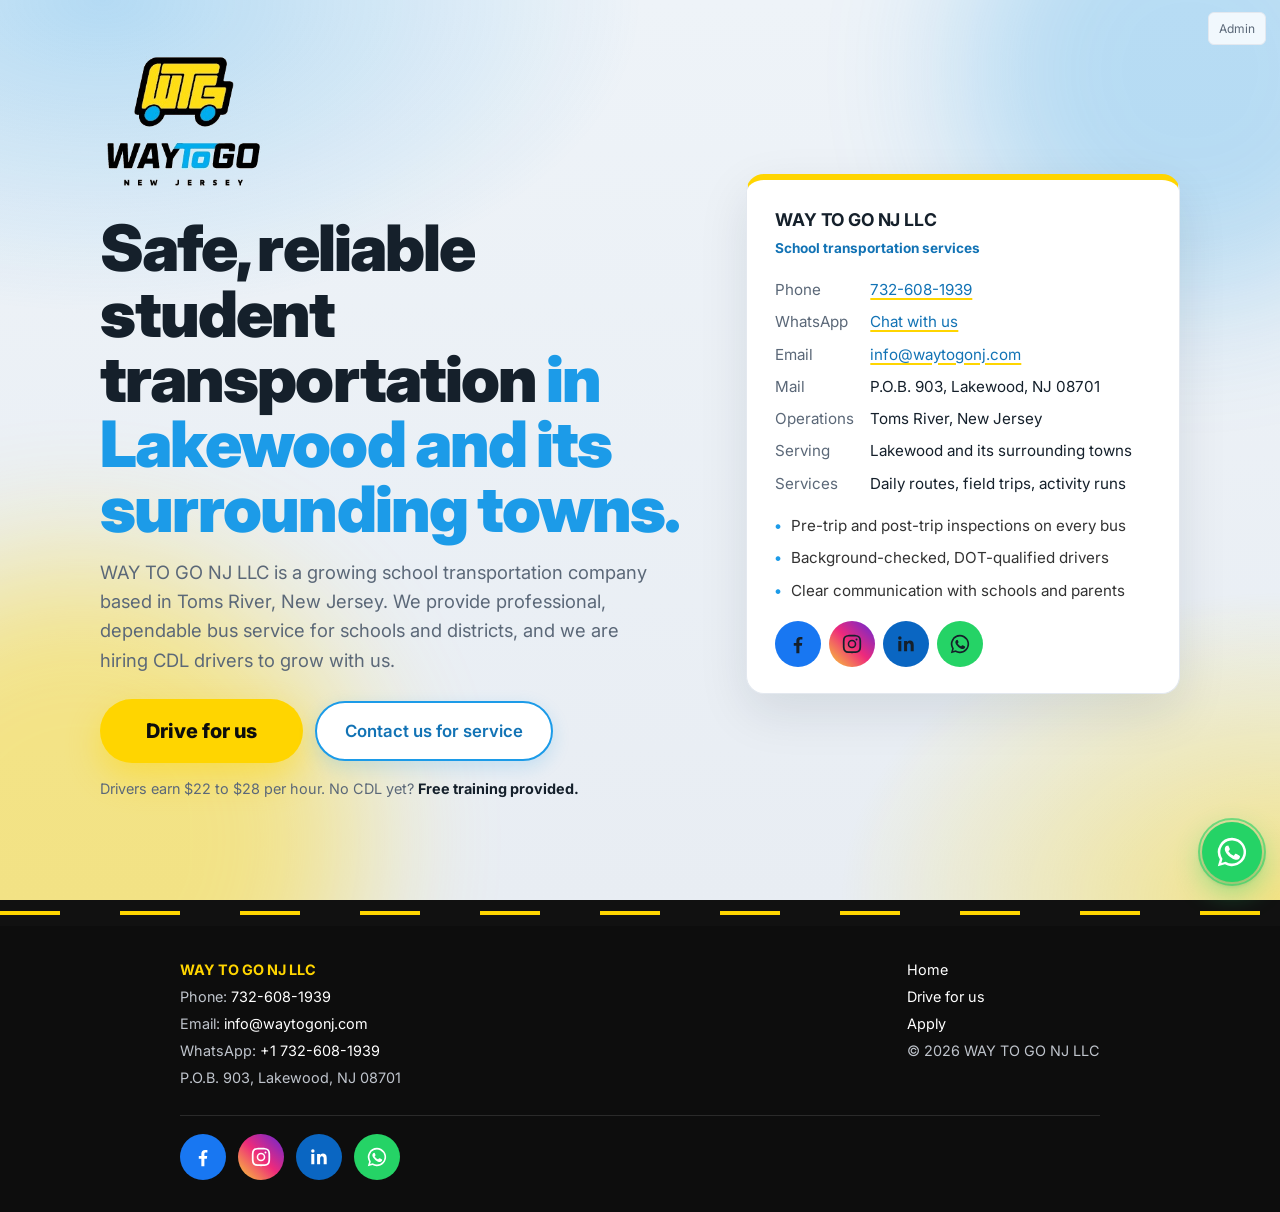
==== commit 58c371cf: "Version the stylesheet and config links to bust browser caches Co-Authored-By: Claude Fable 5.1 <nor" ====
--- a/index.html
+++ b/index.html
@@ -8,7 +8,7 @@
   <link rel="icon" type="image/png" href="img/favicon.png">
   <link rel="preconnect" href="https://fonts.googleapis.com">
   <link href="https://fonts.googleapis.com/css2?family=Inter:wght@400;500;600;800;900&display=swap" rel="stylesheet">
-  <link rel="stylesheet" href="styles.css">
+  <link rel="stylesheet" href="styles.css?v=3">
   <style>
     html, body { height: 100%; }
     body {
@@ -163,7 +163,7 @@
     </div>
   </div>
 
-  <script src="config.js"></script>
+  <script src="config.js?v=3"></script>
   <script>document.getElementById('year').textContent = new Date().getFullYear();</script>
   <script type="module">
   import { isConfigured, submitLead, friendlyError } from './site.js';
--- a/styles.css
+++ b/styles.css
@@ -119,7 +119,7 @@
 /* Social links */
 .social { display: flex; gap: 8px; flex-wrap: wrap; }
 .social a { width: 38px; height: 38px; border-radius: 50%; display: inline-grid; place-items: center; background: rgba(255,255,255,.1); border: 1px solid rgba(255,255,255,.18); color: #fff; transition: background .15s, transform .12s; }
-.social a:hover { background: var(--yellow); color: #111; transform: translateY(-1px); }
+
 .social svg { width: 18px; height: 18px; fill: currentColor; }
 footer .social { margin-top: 6px; }
 .social a[hidden] { display: none; }
@@ -136,15 +136,27 @@
 
 /* Social icons on light surfaces */
 .social.light a { background: #f0f3f8; border-color: var(--line); color: var(--ink); }
-.social.light a:hover { background: var(--yellow); color: #111; }
 
-/* Labeled social buttons (footer) */
-.social.buttons { gap: 10px; }
-.social.buttons a { width: auto; height: 40px; border-radius: 999px; padding: 0 16px 0 12px; display: inline-flex; align-items: center; gap: 8px; font-weight: 600; font-size: .9rem; background: #fff; color: var(--ink); border: 0; }
-.social.buttons a:hover { background: var(--yellow); color: #111; }
-.social.buttons .lbl { white-space: nowrap; }
+
+/* Brand-colored social icons */
+.social a { width: 46px; height: 46px; border: 0; color: #fff; }
+.social svg { width: 22px; height: 22px; }
+.social a[data-social="facebook"] { background: #1877f2; }
+.social a[data-social="instagram"] { background: linear-gradient(45deg, #f9ce34 0%, #ee2a7b 50%, #6228d7 100%); }
+.social a[data-social="tiktok"] { background: #000; }
+.social a[data-social="linkedin"] { background: #0a66c2; }
+.social a[data-social="youtube"] { background: #ff0000; }
+.social a[data-social="nextdoor"] { background: #8ed500; color: #0f2c0f; }
+.social a[data-social="whatsapp"] { background: #25d366; }
+.social a[data-social="indeed"] { background: #2557a7; }
+.social a[data-social="x"] { background: #000; }
+.social a:hover { filter: brightness(1.08); transform: translateY(-2px); color: #fff; }
+.social a[data-social="nextdoor"]:hover { color: #0f2c0f; }
+.social.buttons { gap: 12px; }
+.social.buttons .lbl { position: absolute; width: 1px; height: 1px; overflow: hidden; clip: rect(0 0 0 0); white-space: nowrap; }
 footer .social.buttons { grid-column: 1 / -1; width: 100%; margin-top: 10px; padding-top: 18px; border-top: 1px solid rgba(255,255,255,.12); }
-.social.buttons a[hidden] { display: none; }
+.social.light a { border: 0; }
+.social a[hidden] { display: none; }
 @media (max-width: 680px) {
   footer .wrap { grid-template-columns: 1fr; }
   footer { padding-bottom: 96px; }
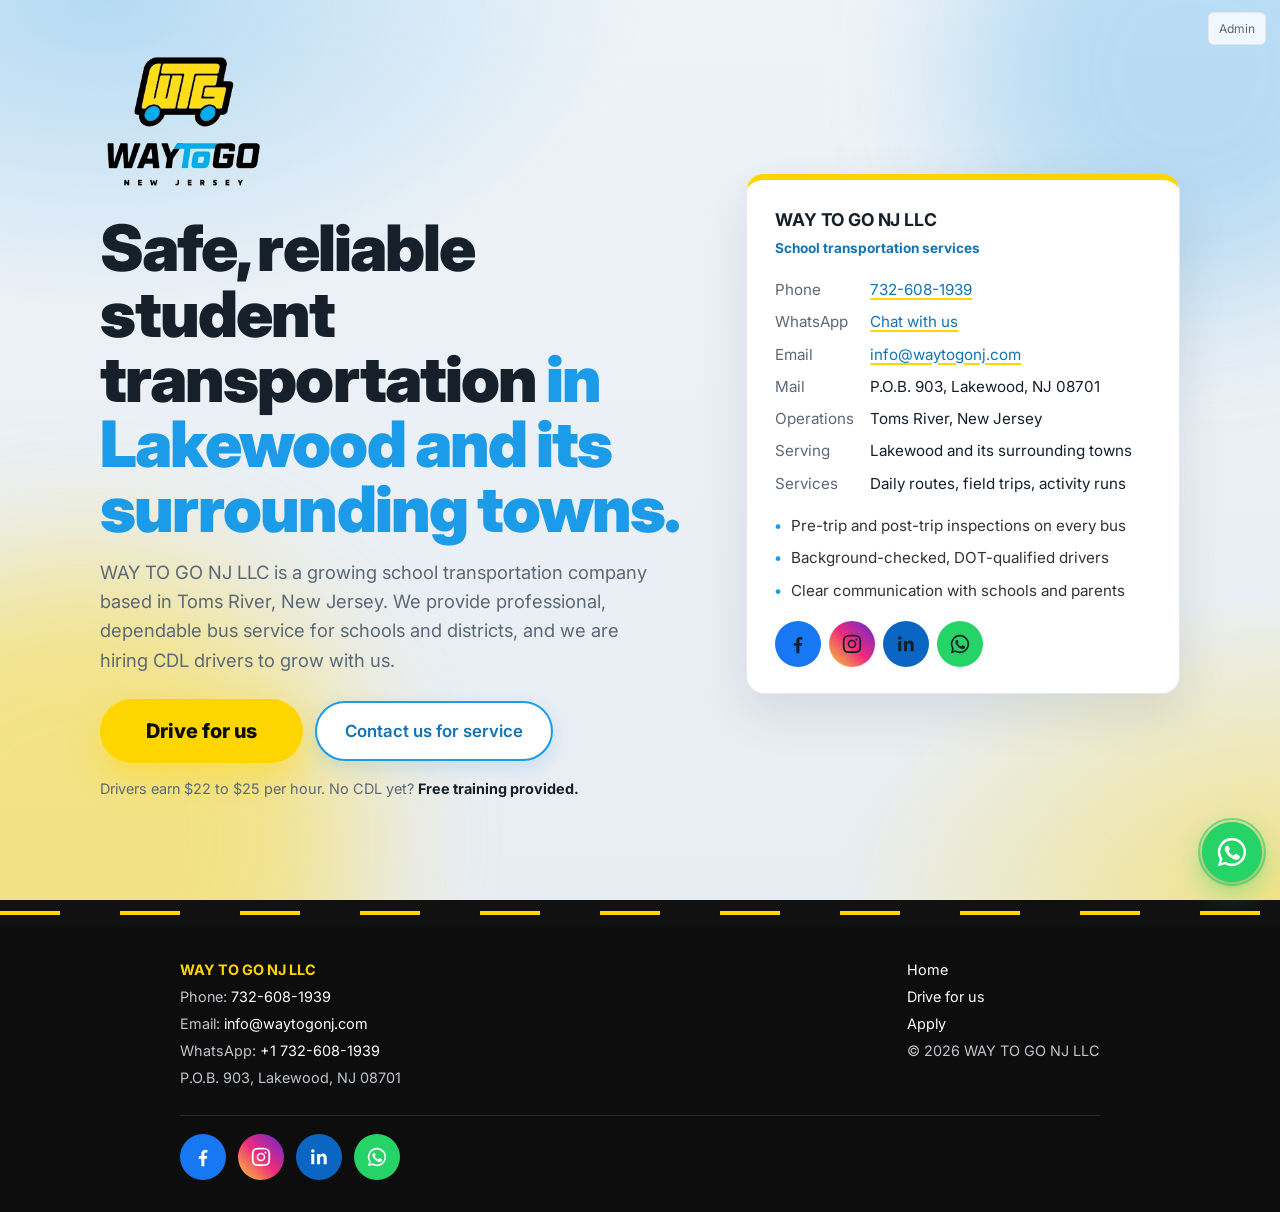
==== commit 9076f72d: "Pay range updated to $22 to $25 across site, ads and hub Co-Authored-By: Claude Fable 5.1 <noreply@a" ====
--- a/index.html
+++ b/index.html
@@ -3,8 +3,16 @@
 <head>
   <meta charset="utf-8">
   <meta name="viewport" content="width=device-width, initial-scale=1">
-  <title>Way To Go NJ</title>
-  <meta name="description" content="WAY TO GO NJ LLC provides safe, reliable school transportation in Lakewood, New Jersey and the surrounding towns. Contact us for service, or drive for us.">
+  <title>Way To Go NJ | School Bus Transportation in Lakewood, NJ</title>
+  <meta name="description" content="WAY TO GO NJ LLC provides safe, reliable school bus transportation in Lakewood, New Jersey and its surrounding towns. Contact us for service, or drive for us. CDL drivers earn $22 to $25 per hour. Free training provided.">
+  <link rel="canonical" href="https://waytogonj.com/">
+  <meta property="og:type" content="website">
+  <meta property="og:site_name" content="Way To Go NJ">
+  <meta property="og:title" content="Way To Go NJ | School Bus Transportation in Lakewood, NJ">
+  <meta property="og:description" content="WAY TO GO NJ LLC provides safe, reliable school bus transportation in Lakewood, New Jersey and its surrounding towns. Contact us for service, or drive for us. CDL drivers earn $22 to $25 per hour. Free training provided.">
+  <meta property="og:url" content="https://waytogonj.com/">
+  <meta property="og:image" content="https://waytogonj.com/img/logo.png">
+  <meta name="twitter:card" content="summary">
   <link rel="icon" type="image/png" href="img/favicon.png">
   <link rel="preconnect" href="https://fonts.googleapis.com">
   <link href="https://fonts.googleapis.com/css2?family=Inter:wght@400;500;600;800;900&display=swap" rel="stylesheet">
@@ -76,6 +84,23 @@
       .btn.ghost { width: 100%; }
     }
   </style>
+  <script type="application/ld+json">
+  {
+    "@context": "https://schema.org",
+    "@type": "LocalBusiness",
+    "name": "Way To Go NJ LLC",
+    "alternateName": "Way To Go NJ",
+    "url": "https://waytogonj.com/",
+    "logo": "https://waytogonj.com/img/logo.png",
+    "image": "https://waytogonj.com/img/logo.png",
+    "description": "School bus transportation company serving Lakewood, New Jersey and its surrounding towns. Now hiring CDL school bus drivers.",
+    "telephone": "+1-732-608-1939",
+    "email": "info@waytogonj.com",
+    "address": { "@type": "PostalAddress", "postOfficeBoxNumber": "903", "addressLocality": "Lakewood", "addressRegion": "NJ", "postalCode": "08701", "addressCountry": "US" },
+    "areaServed": ["Lakewood NJ", "Toms River NJ", "Jackson NJ", "Howell NJ", "Brick NJ", "Ocean County NJ"],
+    "sameAs": ["https://www.instagram.com/waytogonj400", "https://www.linkedin.com/company/143999811", "https://www.facebook.com/share/1C38nJPyfz/"]
+  }
+  </script>
 </head>
 <body>
   <div class="sky"><i></i><i></i></div>
@@ -90,7 +115,7 @@
           <a class="btn hero" href="drive.html">Drive for us</a>
           <button class="btn ghost" id="open-contact" type="button">Contact us for service</button>
         </div>
-        <p class="hint">Drivers earn $22 to $28 per hour. No CDL yet? <strong style="color:var(--ink)">Free training provided.</strong></p>
+        <p class="hint">Drivers earn $22 to $25 per hour. No CDL yet? <strong style="color:var(--ink)">Free training provided.</strong></p>
       </div>
 
       <aside class="listing" aria-label="Company information">
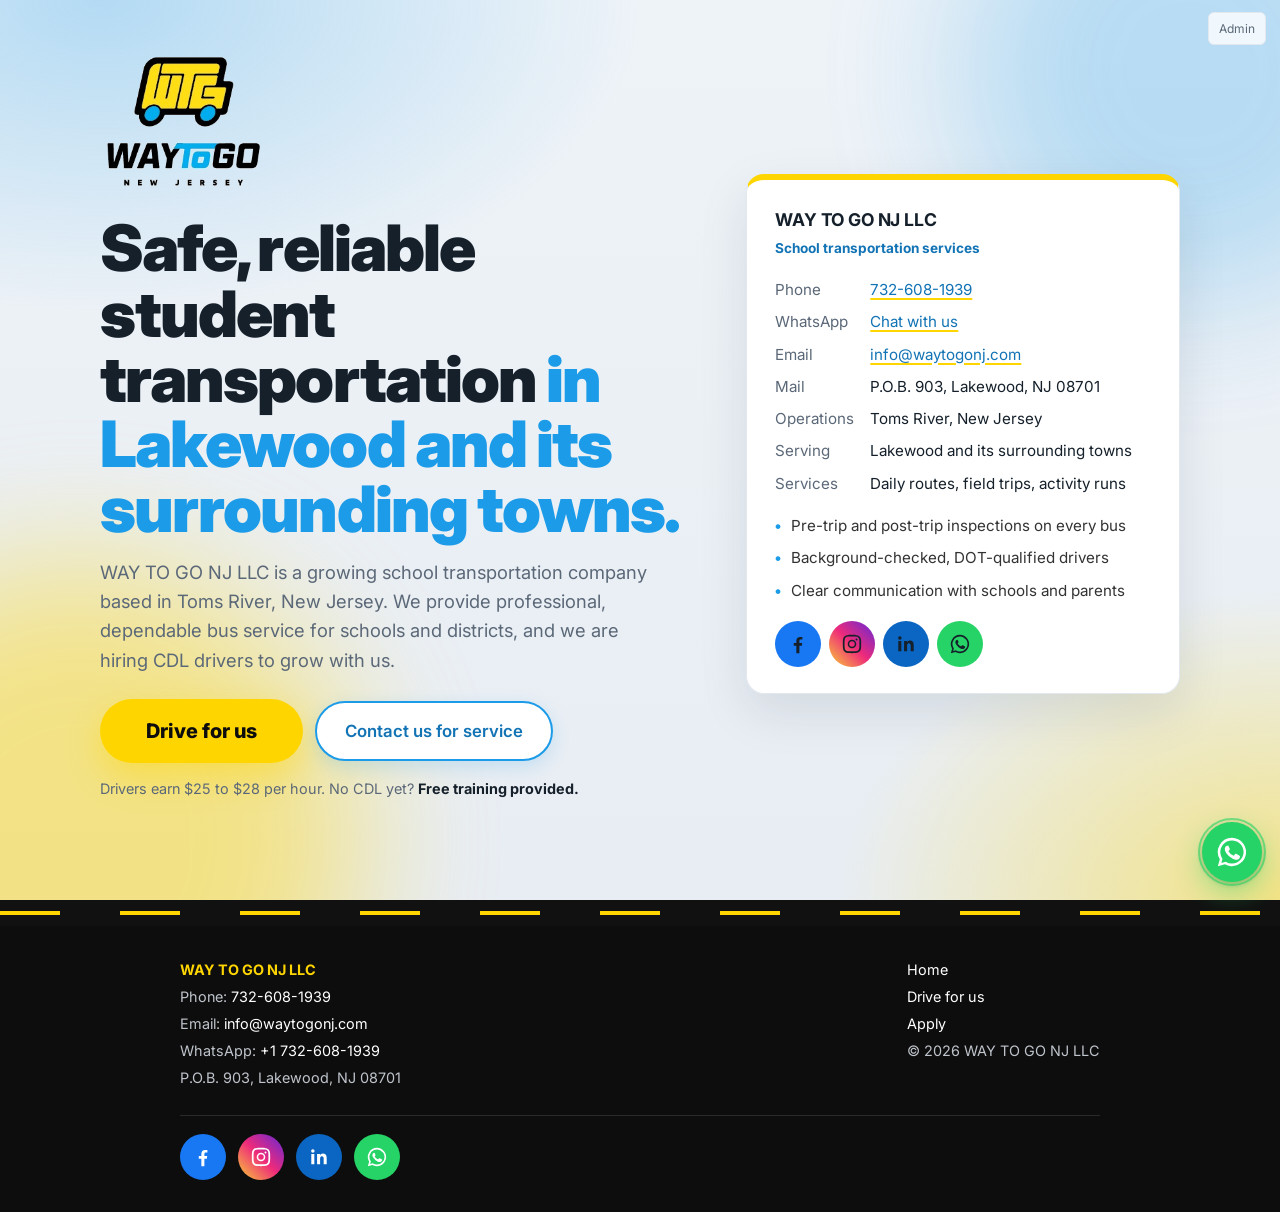
==== commit dbd4d86e: "Pay range updated to $25 to $28 Co-Authored-By: Claude Fable 5.1 <noreply@anthropic.com> Claude-Sess" ====
--- a/index.html
+++ b/index.html
@@ -4,12 +4,12 @@
   <meta charset="utf-8">
   <meta name="viewport" content="width=device-width, initial-scale=1">
   <title>Way To Go NJ | School Bus Transportation in Lakewood, NJ</title>
-  <meta name="description" content="WAY TO GO NJ LLC provides safe, reliable school bus transportation in Lakewood, New Jersey and its surrounding towns. Contact us for service, or drive for us. CDL drivers earn $22 to $25 per hour. Free training provided.">
+  <meta name="description" content="WAY TO GO NJ LLC provides safe, reliable school bus transportation in Lakewood, New Jersey and its surrounding towns. Contact us for service, or drive for us. CDL drivers earn $25 to $28 per hour. Free training provided.">
   <link rel="canonical" href="https://waytogonj.com/">
   <meta property="og:type" content="website">
   <meta property="og:site_name" content="Way To Go NJ">
   <meta property="og:title" content="Way To Go NJ | School Bus Transportation in Lakewood, NJ">
-  <meta property="og:description" content="WAY TO GO NJ LLC provides safe, reliable school bus transportation in Lakewood, New Jersey and its surrounding towns. Contact us for service, or drive for us. CDL drivers earn $22 to $25 per hour. Free training provided.">
+  <meta property="og:description" content="WAY TO GO NJ LLC provides safe, reliable school bus transportation in Lakewood, New Jersey and its surrounding towns. Contact us for service, or drive for us. CDL drivers earn $25 to $28 per hour. Free training provided.">
   <meta property="og:url" content="https://waytogonj.com/">
   <meta property="og:image" content="https://waytogonj.com/img/logo.png">
   <meta name="twitter:card" content="summary">
@@ -115,7 +115,7 @@
           <a class="btn hero" href="drive.html">Drive for us</a>
           <button class="btn ghost" id="open-contact" type="button">Contact us for service</button>
         </div>
-        <p class="hint">Drivers earn $22 to $25 per hour. No CDL yet? <strong style="color:var(--ink)">Free training provided.</strong></p>
+        <p class="hint">Drivers earn $25 to $28 per hour. No CDL yet? <strong style="color:var(--ink)">Free training provided.</strong></p>
       </div>
 
       <aside class="listing" aria-label="Company information">
